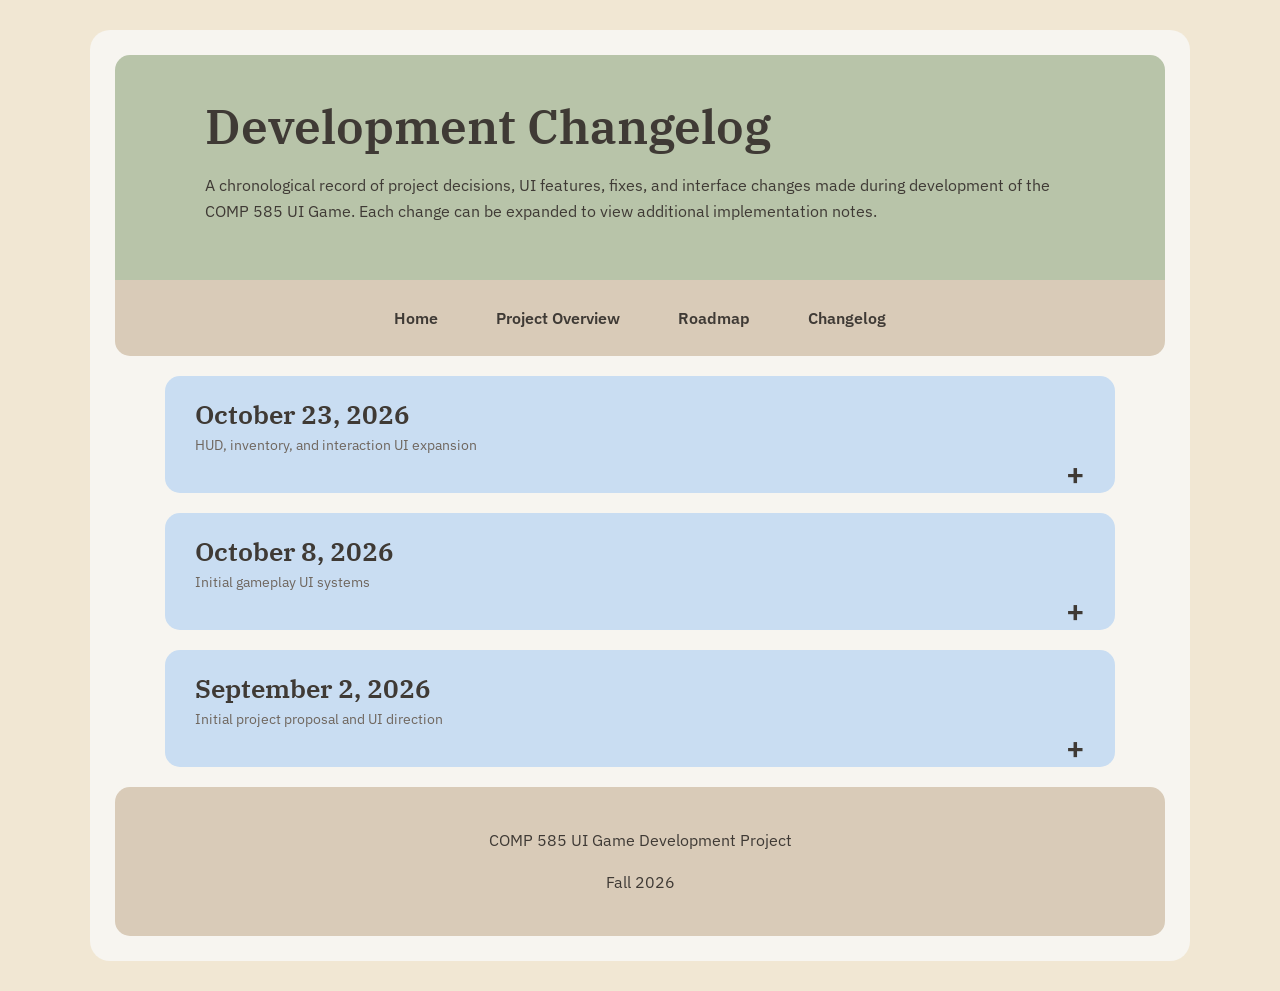
==== changelog.html @ ec02bbdd "Initial Files Initial Files" ====
<!doctype html>
<!-- Last synced Comp585Game commit: 9fc435f3aba74a60b5b0ea8ca2acc97b10991000 -->
<html lang="en">
  <head>
    <meta charset="UTF-8" />
    <meta name="viewport" content="width=device-width, initial-scale=1.0" />
    <title>COMP 585 UI Game | Changelog</title>
    <link rel="preconnect" href="https://fonts.googleapis.com" />
    <link rel="preconnect" href="https://fonts.gstatic.com" crossorigin />
    <link
      href="https://fonts.googleapis.com/css2?family=IBM+Plex+Sans:wght@400;600&family=IBM+Plex+Serif:wght@500;600&display=swap"
      rel="stylesheet"
    />
    <link rel="stylesheet" href="css/styles.css" />
    <style>
      .change-entry {
        background: #f7f5f0;
        margin-top: 15px;
        border-radius: 12px;
        overflow: hidden;
      }

      .change-entry:first-child {
        margin-top: 0;
      }

      .date-entry .change-entry > summary {
        padding: 18px 20px;
        font-family: "IBM Plex Sans", sans-serif;
        font-size: 1.05em;
        font-weight: 600;
        color: #3f3a35;
        cursor: pointer;
        list-style: none;
      }

      .date-entry .change-entry > summary::-webkit-details-marker {
        display: none;
      }

      .date-entry .change-entry > summary::after {
        content: "+";
        float: right;
        font-family: "IBM Plex Sans", sans-serif;
        font-size: 1.1em;
        font-weight: 600;
      }

      .date-entry .change-entry[open] > summary::after {
        content: "−";
      }

      .date-entry .change-entry > summary:hover {
        background: rgba(201, 221, 242, 0.3);
      }

      .change-documentation {
        padding: 0 20px 20px;
        line-height: 1.7;
      }

      .change-documentation p:last-child {
        margin-bottom: 0;
      }
    </style>
  </head>
  <body>
    <div class="site-container">
      <header>
        <div class="content-wrap">
          <h1>Development Changelog</h1>
          <p>
            A chronological record of project decisions, UI features, fixes, and
            interface changes made during development of the COMP 585 UI Game.
            Each change can be expanded to view additional implementation notes.
          </p>
        </div>
      </header>

      <nav>
        <a href="index.html">Home</a>
        <a href="project.html">Project Overview</a>
        <a href="roadmap.html">Roadmap</a>
        <a href="changelog.html">Changelog</a>
      </nav>

      <main class="page-content">
        <details class="date-entry">
          <summary>
            October 23, 2026
            <span class="date-description">
              HUD, inventory, and interaction UI expansion
            </span>
          </summary>
          <div class="date-content">
            <details class="change-entry">
              <summary>Added Inventory Hotbar</summary>
              <div class="change-documentation">
                <p>An eight-slot hotbar was added to expose quick-access inventory slots directly on the gameplay HUD.</p>
                <p>The selected hotbar slot can be changed with number keys, allowing commonly used items to remain visible without opening the full inventory.</p>
              </div>
            </details>

            <details class="change-entry">
              <summary>Added Item Tooltip Hover</summary>
              <div class="change-documentation">
                <p>Hovering over an inventory item now displays a temporary tooltip containing item information such as the item name, type, description, and quantity.</p>
                <p>The tooltip behaves as an overlay so the information appears only while the player is inspecting an item.</p>
              </div>
            </details>

            <details class="change-entry">
              <summary>Added Player Health and Stamina Displays</summary>
              <div class="change-documentation">
                <p>Player health and stamina were added as persistent HUD elements so important status information remains visible during gameplay.</p>
              </div>
            </details>

            <details class="change-entry">
              <summary>Added Menu Hint and No-Ammo Alert</summary>
              <div class="change-documentation">
                <p>A menu input hint was added to show the player how to open the radial menu.</p>
                <p>A no-ammo warning was added to provide immediate feedback when the player attempts to fire without usable ammunition.</p>
              </div>
            </details>

            <details class="change-entry">
              <summary>Added Floating Interaction Text</summary>
              <div class="change-documentation">
                <p>World-space interaction text was added near interactable objects so players can identify items and understand available actions while remaining in the game world.</p>
                <p>TextMeshPro material presets allow the interaction text to use white lettering with a black outline without changing unrelated UI text.</p>
              </div>
            </details>

            <details class="change-entry">
              <summary>Made the Inventory Key Configurable</summary>
              <div class="change-documentation">
                <p>The inventory toggle was changed from a hard-coded Tab key to an Inspector-configurable KeyCode field.</p>
                <p>This allows keys such as Tab, I, or B to be selected without editing the InventoryManager script.</p>
              </div>
            </details>
          </div>
        </details>

        <details class="date-entry">
          <summary>
            October 8, 2026
            <span class="date-description">
              Initial gameplay UI systems
            </span>
          </summary>
          <div class="date-content">
            <details class="change-entry">
              <summary>Implemented the Inventory UI</summary>
              <div class="change-documentation">
                <p>A grid-based inventory was implemented to display and manage collected items.</p>
                <p>The inventory supports item slots and drag-and-drop movement between slots.</p>
              </div>
            </details>

            <details class="change-entry">
              <summary>Implemented the Enemy Health Bar</summary>
              <div class="change-documentation">
                <p>A world-space health bar was implemented above the enemy target so health information remains associated with the object in the game world.</p>
              </div>
            </details>

            <details class="change-entry">
              <summary>Implemented the Ammo Counter and Reloading UI</summary>
              <div class="change-documentation">
                <p>The weapon system tracks ammunition and reloading while the HUD displays the current ammo state to the player.</p>
              </div>
            </details>

            <details class="change-entry">
              <summary>Implemented the Radial Menu</summary>
              <div class="change-documentation">
                <p>A circular menu was implemented to organize multiple interface choices around a central point while keeping the game world visible in the background.</p>
              </div>
            </details>
          </div>
        </details>

        <details class="date-entry">
          <summary>
            September 2, 2026
            <span class="date-description">
              Initial project proposal and UI direction
            </span>
          </summary>
          <div class="date-content">
            <details class="change-entry">
              <summary>Established the RPG + Adventure Game Concept</summary>
              <div class="change-documentation">
                <p>The initial proposal defined the project as an RPG / adventure game built to demonstrate course knowledge through practical UI and GUI implementation.</p>
                <p>The planned scope was a one-semester small open-world game intended to combine UI experimentation with enjoyable gameplay.</p>
              </div>
            </details>

            <details class="change-entry">
              <summary>Defined the Initial UI Goals</summary>
              <div class="change-documentation">
                <p>The proposal identified character-sheet UI, dialogue UI, and open-world map interfaces as major target features.</p>
                <p>The project also established a broader goal of investigating how game UI can be made useful and intuitive for players with different experience levels.</p>
              </div>
            </details>

            <details class="change-entry">
              <summary>Defined the Original Technology Plan</summary>
              <div class="change-documentation">
                <p>The original proposal listed Godot, C++, GitHub, public asset libraries, and Firebase as the intended technology stack.</p>
                <p>The implementation later moved to Unity and C#. Firebase remains a possible future direction for web or online data features.</p>
              </div>
            </details>

            <details class="change-entry">
              <summary>Established a Two-Week Development Cycle</summary>
              <div class="change-documentation">
                <p>Development milestones were planned around roughly two-week periods covering the game world, player controls, interactable objects, informational UI, and later integration and polish.</p>
              </div>
            </details>
          </div>
        </details>
      </main>

      <footer>
        <div class="content-wrap">
          <p>COMP 585 UI Game Development Project</p>
          <p>Fall 2026</p>
        </div>
      </footer>
    </div>
  </body>
</html>
---- css/styles.css ----
/*
Color Palette

#C9DDF2 - Ocean Blue
#D9CBB8 - Sand
#B8C4A9 - Sage
#C9A89A - Dusty Clay
#F1E7D3 - Cream
#F7F5F0 - Soft Off-White
*/

/* Global styles
------------------------------------ */

html {
  box-sizing: border-box;
}

*,
*:before,
*:after {
  box-sizing: inherit;
}

body {
  margin: 0;
  padding: 30px;

  font-family: "IBM Plex Sans", sans-serif;

  color: #6f665e;
  background: #f1e7d3;
}

.site-container {
  background: #f7f5f0;

  padding: 25px;

  border-radius: 20px;

  max-width: 1100px;

  margin: 0 auto;
}

.content-wrap {
  max-width: 950px;

  margin: 0 auto;

  padding: 40px;

  overflow: hidden;
}

/* Text
------------------------------------ */

h1,
h2,
h3 {
  font-family: "IBM Plex Serif", serif;
}

h1 {
  font-size: 3em;
  font-weight: 600;

  margin-top: 0;
}

h2 {
  font-size: 2em;
  font-weight: 500;

  margin-top: 0;
}

h3 {
  font-weight: 600;
}

p {
  line-height: 1.6;
}

a {
  color: #4f6679;
}

a:hover {
  color: #2f4558;
}

/* Header
------------------------------------ */

header {
  background: #b8c4a9;

  color: #3f3a35;

  border-radius: 15px 15px 0 0;
}

header h1,
header h2 {
  margin-bottom: 10px;
}

/* Development Notices
------------------------------------ */

.ai-notice,
.purpose-notice {
  margin-top: 20px;
  margin-bottom: 20px;

  background: #f7f5f0;

  border-radius: 12px;
}

.notice-content {
  padding: 25px 30px;
}

.notice-content h2 {
  margin-top: 0;
  margin-bottom: 12px;

  color: #3f3a35;
}

.notice-content p:last-child {
  margin-bottom: 0;
}

/* AI-Assisted Development Notice */

.ai-notice {
  border: 6px solid #a83232;
}

.ai-notice h2 {
  color: #8f2929;
}

/* Project Purpose Notice */

.purpose-notice {
  border: 5px solid #d29419;
}

.purpose-notice h2 {
  color: #9a6810;
}

/* Navigation
------------------------------------ */

nav {
  background: #d9cbb8;

  text-align: center;

  padding: 15px;

  margin-bottom: 20px;

  border-radius: 0 0 15px 15px;
}

nav a {
  display: inline-block;

  margin: 5px 15px;

  padding: 8px 12px;

  text-decoration: none;

  font-weight: 600;

  color: #3f3a35;

  border-radius: 8px;
}

nav a:hover {
  background: #f7f5f0;
}

/* Main Sections
------------------------------------ */

section {
  margin-bottom: 20px;

  border-radius: 15px;
}

.welcome {
  background: #c9ddf2;
}

.links-section {
  background: #d9cbb8;
}

/* Collapsible Date Sections
------------------------------------ */

.page-content {
  max-width: 950px;
  margin: 20px auto;
}

.date-entry {
  background: #c9ddf2;

  margin-bottom: 20px;

  border-radius: 15px;

  overflow: hidden;
}

.date-entry summary {
  cursor: pointer;

  padding: 22px 30px;

  font-family: "IBM Plex Serif", serif;

  font-size: 1.6em;

  font-weight: 600;

  color: #3f3a35;

  list-style: none;

  user-select: none;
}

.date-entry summary::-webkit-details-marker {
  display: none;
}

.date-entry summary::after {
  content: "+";

  float: right;

  font-family: "IBM Plex Sans", sans-serif;

  font-size: 1.2em;

  font-weight: 600;
}

.date-entry[open] summary::after {
  content: "−";
}

.date-entry summary:hover {
  background: rgba(255, 255, 255, 0.25);
}

.date-description {
  display: block;

  margin-top: 5px;

  font-family: "IBM Plex Sans", sans-serif;

  font-size: 0.55em;

  font-weight: 400;

  color: #6f665e;
}

.date-content {
  padding: 0 30px 30px;
}

/* Documentation Feature Sections
------------------------------------ */

.feature {
  background: #f7f5f0;

  padding: 25px;

  margin-top: 20px;

  border-radius: 12px;
}

.feature:first-child {
  margin-top: 0;
}

.feature h3 {
  margin-top: 0;

  color: #3f3a35;
}

/* Changelog
------------------------------------ */

.change-list {
  background: #f7f5f0;

  padding: 25px 25px 25px 45px;

  border-radius: 12px;

  line-height: 1.7;
}

.change-list li {
  margin-bottom: 12px;
}

.change-list li:last-child {
  margin-bottom: 0;
}

/* Homepage Cards
------------------------------------ */

.page-links {
  display: flex;

  gap: 20px;

  flex-wrap: wrap;
}

.page-card {
  flex: 1;

  min-width: 220px;

  padding: 20px;

  background: #f7f5f0;

  border-radius: 12px;

  text-decoration: none;

  color: #6f665e;

  transition:
    transform 0.15s ease,
    box-shadow 0.15s ease;
}

.page-card:hover {
  transform: translateY(-3px);

  box-shadow: 0 5px 12px rgba(0, 0, 0, 0.12);
}

.page-card h3 {
  margin-top: 0;
}

/* Changelog
------------------------------------ */

.changelog {
  background: #c9ddf2;
}

.change-list {
  line-height: 1.7;
}

.change-list li {
  margin-bottom: 12px;
}

/* Documentation
------------------------------------ */

.documentation-cycle {
  background: #c9ddf2;
}

.feature {
  background: #f7f5f0;

  padding: 25px;

  margin-top: 20px;

  border-radius: 12px;
}

.feature h3 {
  margin-top: 0;

  font-size: 1.4em;

  color: #3f3a35;
}

/* Project Overview
------------------------------------ */

.project-section {
  background: #c9ddf2;
}

.project-section.alternate {
  background: #d9cbb8;
}

.project-section ul {
  line-height: 1.8;
}

/* Roadmap
------------------------------------ */

.roadmap-entry {
  margin-bottom: 20px;

  border-radius: 15px;

  overflow: hidden;
}

.roadmap-entry summary {
  cursor: pointer;

  padding: 22px 30px;

  font-family: "IBM Plex Serif", serif;

  font-size: 1.6em;

  font-weight: 600;

  color: #3f3a35;

  list-style: none;

  user-select: none;
}

.roadmap-entry summary::-webkit-details-marker {
  display: none;
}

.roadmap-entry summary::after {
  content: "+";

  float: right;

  font-family: "IBM Plex Sans", sans-serif;

  font-size: 1.2em;
}

.roadmap-entry[open] summary::after {
  content: "−";
}

.roadmap-entry summary:hover {
  background: rgba(255, 255, 255, 0.25);
}

.roadmap-content {
  padding: 0 30px 30px;
}

.roadmap-item {
  background: #f7f5f0;

  padding: 20px 25px;

  margin-top: 15px;

  border-radius: 12px;
}

.roadmap-item:first-child {
  margin-top: 0;
}

.roadmap-item h3 {
  margin-top: 0;

  margin-bottom: 8px;

  color: #3f3a35;
}

.roadmap-item p {
  margin-bottom: 0;
}

/* Roadmap Categories */

.completed-entry {
  background: #b8c4a9;
}

.progress-entry {
  background: #c9ddf2;
}

.priority-entry {
  background: #d9cbb8;
}

.backlog-entry {
  background: #c9ddf2;
}

.future-entry {
  background: #c9a89a;
}

/* Footer
------------------------------------ */

footer {
  background: #d9cbb8;

  color: #3f3a35;

  text-align: center;

  border-radius: 15px;

  margin-bottom: 0;
}

footer .content-wrap {
  padding-top: 25px;
  padding-bottom: 25px;
}

/* Responsive Layout
------------------------------------ */

@media screen and (max-width: 700px) {
  body {
    padding: 10px;
  }

  .site-container {
    padding: 12px;
  }

  .content-wrap {
    padding: 25px;
  }

  h1 {
    font-size: 2.2em;
  }

  h2 {
    font-size: 1.6em;
  }

  nav a {
    display: block;

    margin: 5px 0;
  }

  .page-links {
    display: block;
  }

  .page-card {
    display: block;

    margin-bottom: 15px;
  }
}
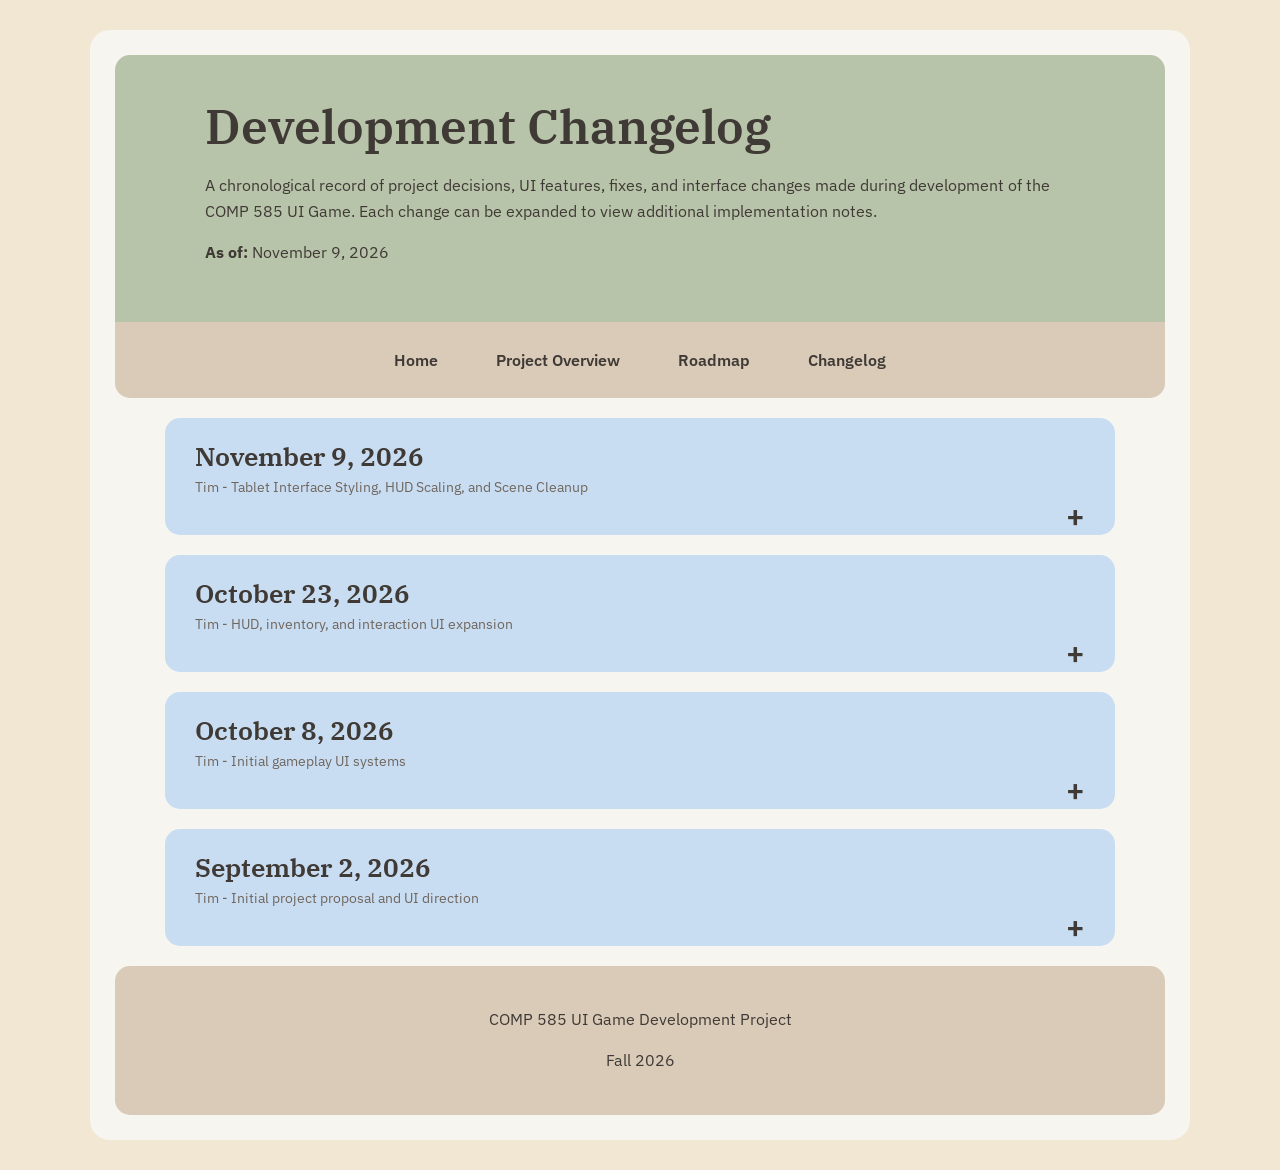
==== commit c83fb436: "Publish November 9 UI updates, contributor credits, dates, and dropdown fixes" ====
--- a/changelog.html
+++ b/changelog.html
@@ -25,7 +25,8 @@
       }
 
       .date-entry .change-entry > summary {
-        padding: 18px 20px;
+        position: relative;
+        padding: 18px 52px 18px 20px;
         font-family: "IBM Plex Sans", sans-serif;
         font-size: 1.05em;
         font-weight: 600;
@@ -40,7 +41,11 @@
 
       .date-entry .change-entry > summary::after {
         content: "+";
-        float: right;
+        position: absolute;
+        top: 50%;
+        right: 20px;
+        transform: translateY(-50%);
+        line-height: 1;
         font-family: "IBM Plex Sans", sans-serif;
         font-size: 1.1em;
         font-weight: 600;
@@ -74,6 +79,7 @@
             interface changes made during development of the COMP 585 UI Game.
             Each change can be expanded to view additional implementation notes.
           </p>
+          <p class="as-of-date"><strong>As of:</strong> November 9, 2026</p>
         </div>
       </header>
 
@@ -87,9 +93,54 @@
       <main class="page-content">
         <details class="date-entry">
           <summary>
+            November 9, 2026
+            <span class="date-description">
+              Tim - Tablet Interface Styling, HUD Scaling, and Scene Cleanup
+            </span>
+          </summary>
+          <div class="date-content">
+            <details class="change-entry">
+              <summary>Updated UI Panels to a Ruggedized Military Tablet Style</summary>
+              <div class="change-documentation">
+                <p>Updated the hotbar, inventory, crafting panel, tooltip panel, notes panel, and ammo counter panel to use a consistent ruggedized military tablet appearance. These interfaces now share a visual direction across the gameplay HUD and screen overlays.</p>
+              </div>
+            </details>
+
+            <details class="change-entry">
+              <summary>Added Tablet Screen-Edge Effects</summary>
+              <div class="change-documentation">
+                <p>Added screen-edge effects to reinforce the militarized tablet appearance and visually frame the gameplay interface.</p>
+              </div>
+            </details>
+
+            <details class="change-entry">
+              <summary>Fixed GameHUD Screen Scaling</summary>
+              <div class="change-documentation">
+                <p>Updated GameHUD to scale with the screen using a 1920 × 1080 reference resolution.</p>
+              </div>
+            </details>
+
+            <details class="change-entry">
+              <summary>Removed Unused Scenes From the Development Branch</summary>
+              <div class="change-documentation">
+                <p>Removed other contributors’ scenes from Tim’s development branch, leaving only the scene used for this branch’s work. This cleanup was intended to reduce the risk of scene conflicts during later development and integration.</p>
+              </div>
+            </details>
+
+            <details class="change-entry">
+              <summary>Added the v0.5 Main Menu Layout</summary>
+              <div class="change-documentation">
+                <p>Added an initial v0.5 main menu layout. This version establishes the visual interface; menu functionality has not been implemented and is planned for the next work cycle.</p>
+              </div>
+            </details>
+          </div>
+        </details>
+
+        <details class="date-entry">
+          <summary>
             October 23, 2026
             <span class="date-description">
-              HUD, inventory, and interaction UI expansion
+              Tim - HUD, inventory, and interaction UI expansion
             </span>
           </summary>
           <div class="date-content">
@@ -146,7 +197,7 @@
           <summary>
             October 8, 2026
             <span class="date-description">
-              Initial gameplay UI systems
+              Tim - Initial gameplay UI systems
             </span>
           </summary>
           <div class="date-content">
@@ -185,7 +236,7 @@
           <summary>
             September 2, 2026
             <span class="date-description">
-              Initial project proposal and UI direction
+              Tim - Initial project proposal and UI direction
             </span>
           </summary>
           <div class="date-content">
